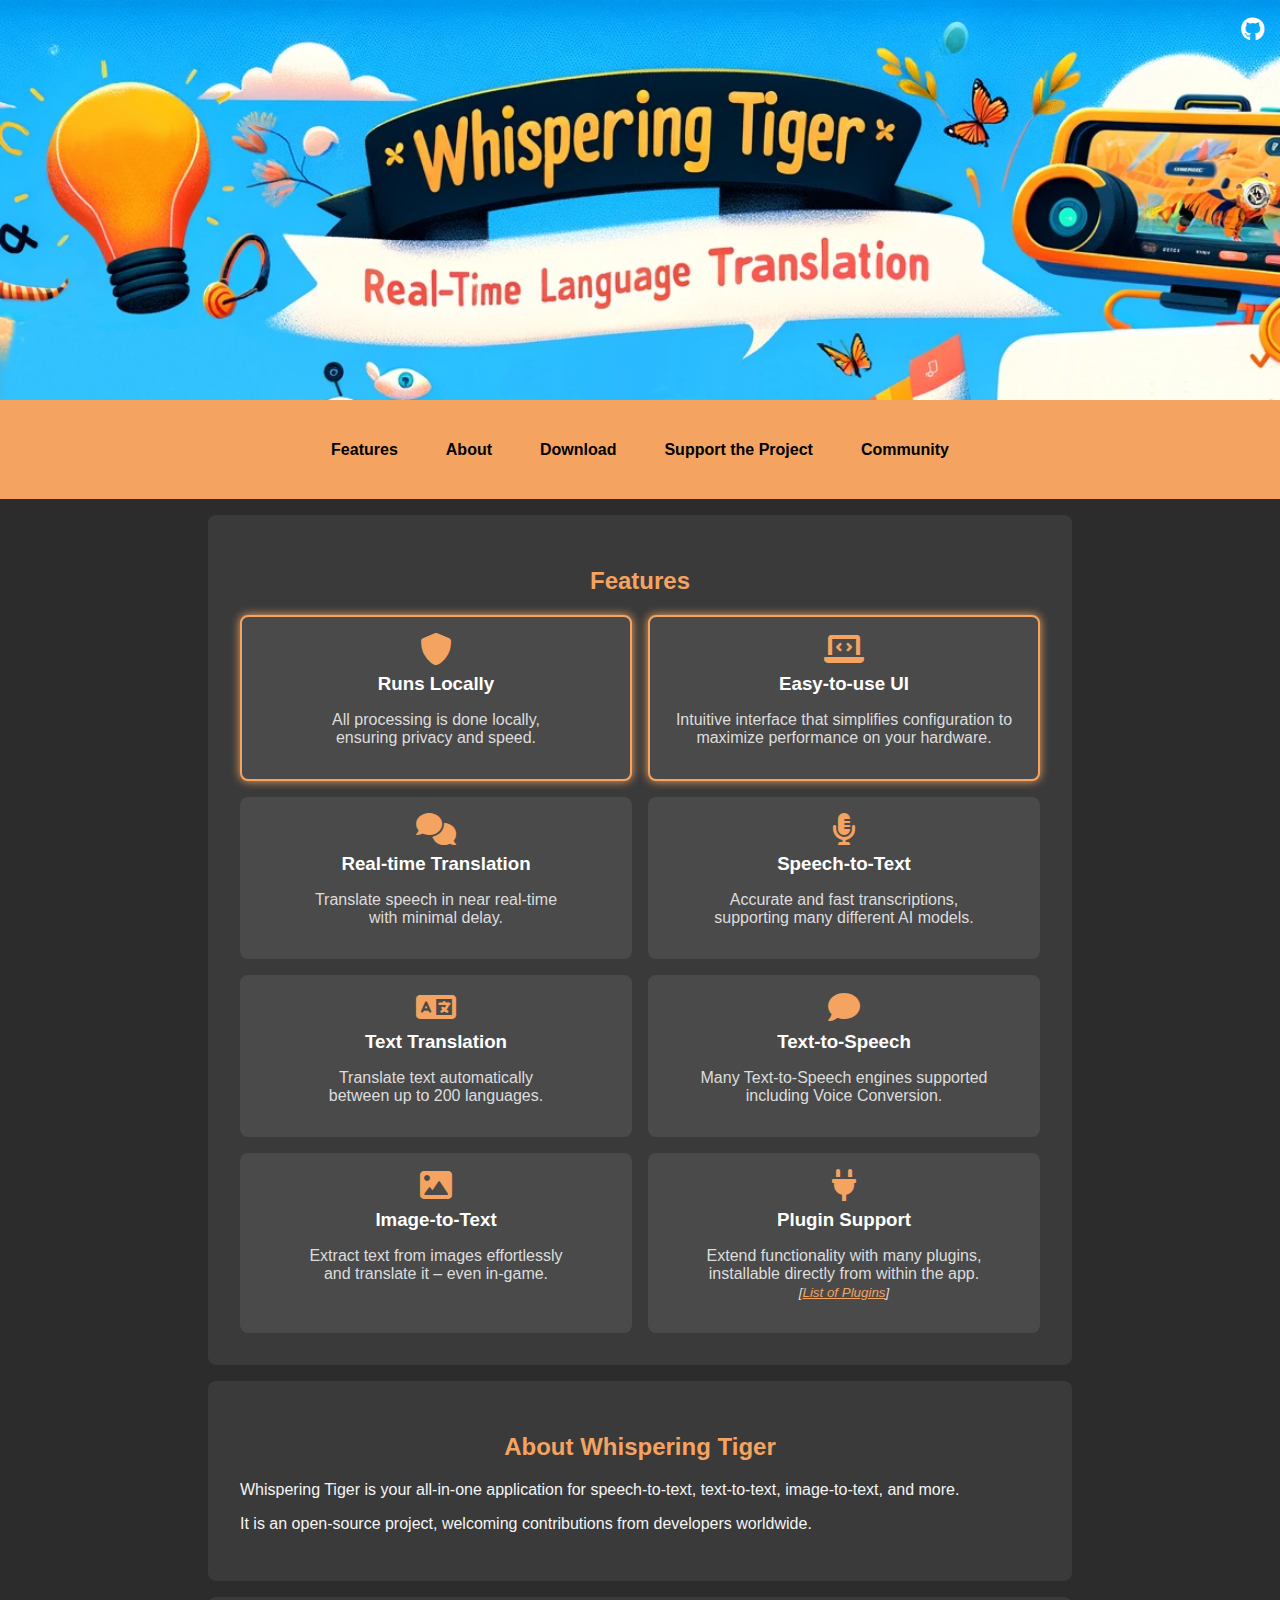
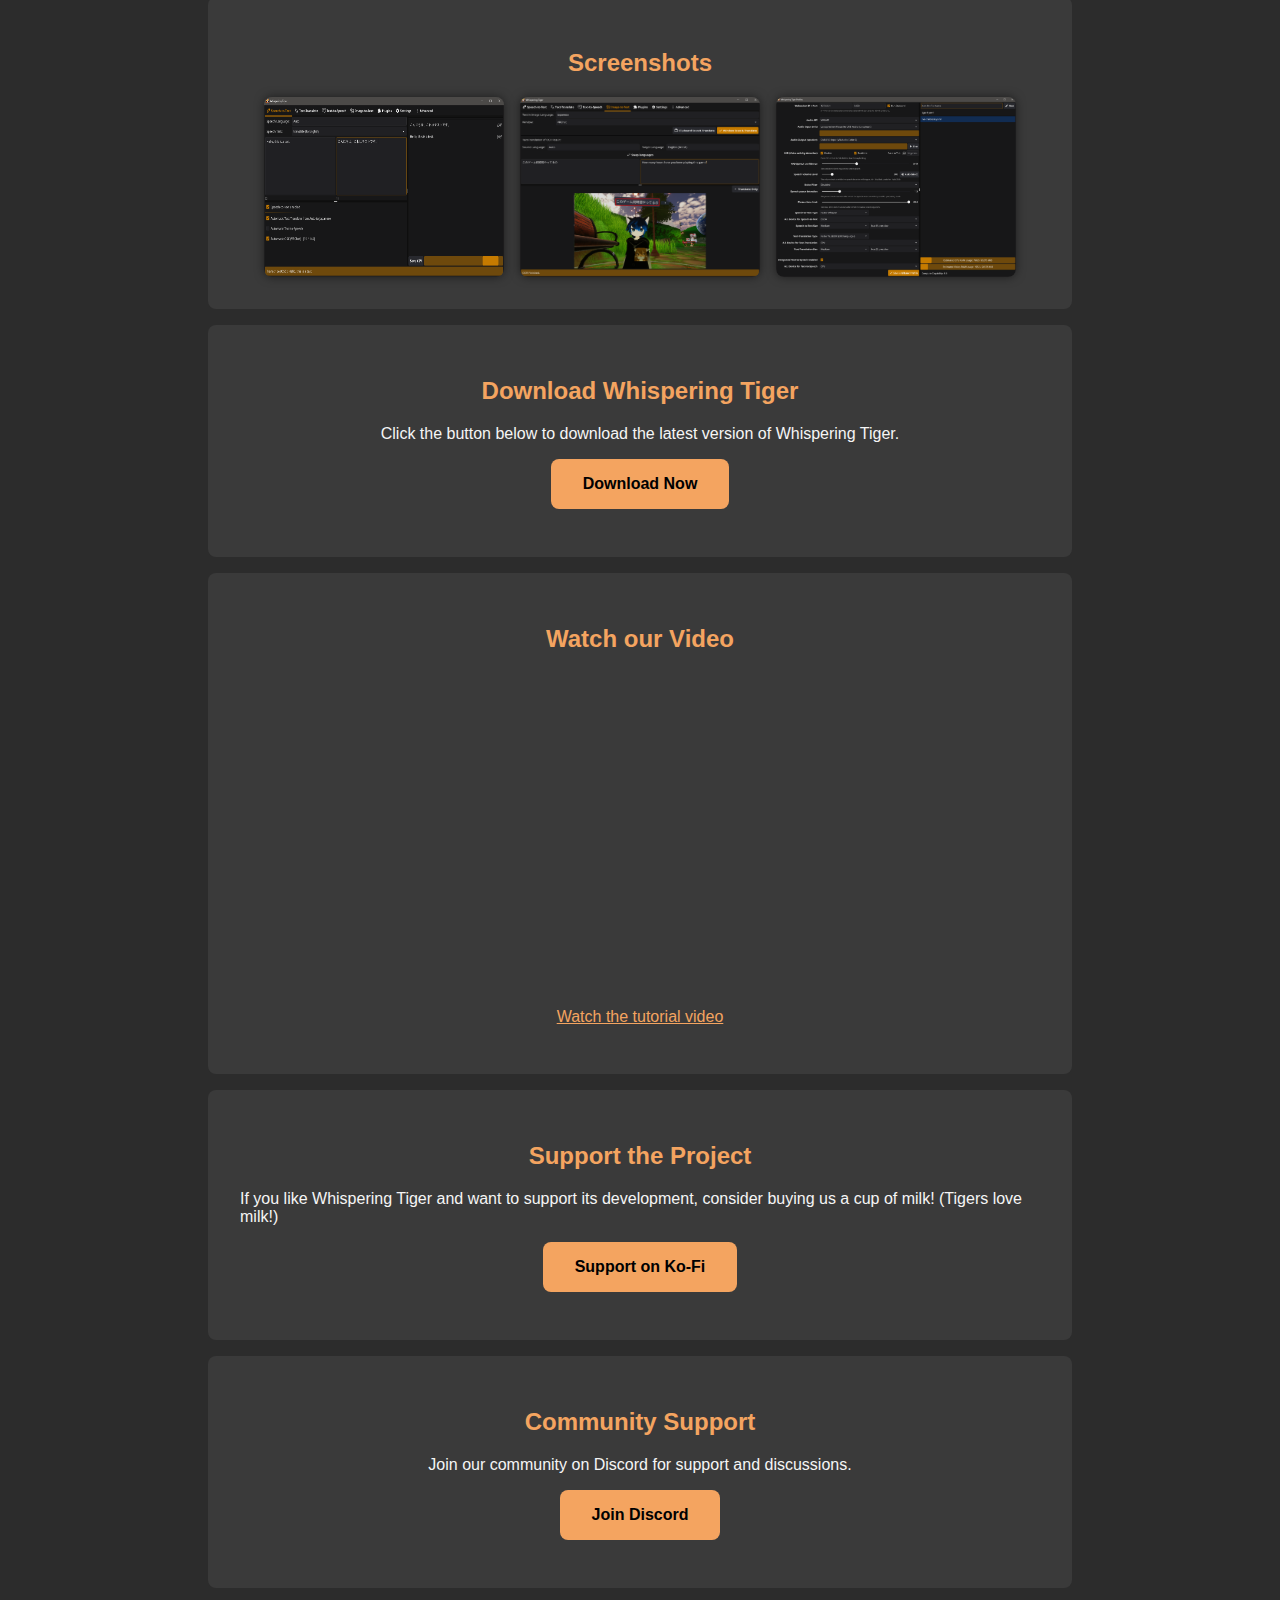
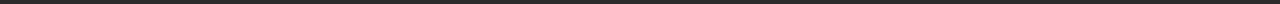
==== index.html @ 15693891 "[TASK] center short texts" ====
<!DOCTYPE html>
<html lang="en">
<head>
    <meta charset="UTF-8">
    <meta name="viewport" content="width=device-width, initial-scale=1.0">
    <title>Whispering Tiger: Real-Time Language Translation</title>
    <link rel="stylesheet" href="styles.css">
    <link rel="stylesheet" href="https://cdnjs.cloudflare.com/ajax/libs/font-awesome/6.0.0-beta3/css/all.min.css">

    <!-- Favicon -->
    <link rel="icon" type="image/png" sizes="16x16" href="favicon-16x16.png">
    <link rel="icon" type="image/png" sizes="32x32" href="favicon-32x32.png">
    <link rel="icon" type="image/png" sizes="64x64" href="favicon-64x64.png">
    <link rel="icon" type="image/x-icon" href="favicon.ico">

    <meta name="description" content="Whispering Tiger: Real-Time Language Translation that runs completely locally. Ensuring your privacy and speed without relying on cloud services." />
    
    <!-- Open Graph Meta Tags -->
    <meta property="og:title" content="Whispering Tiger">
    <meta property="og:description" content="Whispering Tiger: Real-Time Language Translation that runs completely locally. Ensuring your privacy and speed without relying on cloud services.">
    <meta property="og:image" content="https://whispering-tiger.github.io/hero-image.png">
    <meta property="og:url" content="https://whispering-tiger.github.io">
    <meta property="og:type" content="website">

    <!-- Twitter Card Meta Tags -->
    <meta name="twitter:card" content="summary_large_image">
    <meta name="twitter:title" content="Whispering Tiger">
    <meta name="twitter:description" content="Whispering Tiger: Real-Time Language Translation that runs completely locally. Ensuring your privacy and speed without relying on cloud services.">
    <meta name="twitter:image" content="https://whispering-tiger.github.io/hero-image.png">
    <meta name="twitter:url" content="https://whispering-tiger.github.io">
</head>
<body>
    <header>
        <div class="hero">
            <h1>Whispering Tiger</h1>
            <p>Your all-in-one transcription and translation solution</p>
        </div>
        <nav>
            <ul>
                <li><a href="#features">Features</a></li>
                <li><a href="#about">About</a></li>
                <li><a href="#download">Download</a></li>
                <li><a href="#support">Support the Project</a></li>
                <li><a href="#community">Community</a></li>
            </ul>
        </nav>
        <a href="https://github.com/Sharrnah/whispering-ui" target="_blank" class="github-link">
            <i class="fab fa-github"></i>
        </a>
    </header>

    <section id="features">
        <h2>Features</h2>
        <div class="feature-list">
            <div class="feature-item highlight">
                <i class="fas fa-shield-alt"></i>
                <h3>Runs Locally</h3>
                <p>All processing is done locally,<br>ensuring privacy and speed.</p>
            </div>
            <div class="feature-item highlight">
                <i class="fas fa-laptop-code"></i>
                <h3>Easy-to-use UI</h3>
                <p>Intuitive interface that simplifies configuration to maximize performance on your hardware.</p>
            </div>
            <div class="feature-item">
                <i class="fas fa-comments"></i>
                <h3>Real-time Translation</h3>
                <p>Translate speech in near real-time<br>with minimal delay.</p>
            </div>
            <div class="feature-item">
                <i class="fas fa-microphone-alt"></i>
                <h3>Speech-to-Text</h3>
                <p>Accurate and fast transcriptions,<br>supporting many different AI models.</p>
            </div>
            <div class="feature-item">
                <i class="fas fa-language"></i>
                <h3>Text Translation</h3>
                <p>Translate text automatically<br>between up to 200 languages.</p>
            </div>
            <div class="feature-item">
                <i class="fas fa-comment"></i>
                <h3>Text-to-Speech</h3>
                <p>Many Text-to-Speech engines supported<br>including Voice Conversion.</p>
            </div>
            <div class="feature-item">
                <i class="fas fa-image"></i>
                <h3>Image-to-Text</h3>
                <p>Extract text from images effortlessly<br>and translate it &ndash; even in-game.</p>
            </div>
            <div class="feature-item">
                <i class="fas fa-plug"></i>
                <h3>Plugin Support</h3>
                <p>Extend functionality with many plugins,<br>installable directly from within the app.<br><small><em>[<a href="https://github.com/Sharrnah/whispering-plugins/blob/main/README.md" target="_blank">List of Plugins</a>]</em></small></p>
            </div>
        </div>
    </section>

    <section id="about">
        <h2>About Whispering Tiger</h2>
        <p>Whispering Tiger is your all-in-one application for speech-to-text, text-to-text, image-to-text, and more.</p>
        <p>It is an open-source project, welcoming contributions from developers worldwide.</p>
    </section>

    <section id="screenshots">
        <h2>Screenshots</h2>
        <div class="gallery">
            <img src="speech2text.png" data-full="speech2text.png" alt="Speech-to-Text Tab" class="gallery-item">
            <img src="ocr.png" data-full="ocr.png" alt="Optical Character Recognition" class="gallery-item">
            <img src="profile-selection.png" data-full="profile-selection.png" alt="Settings Profiles" class="gallery-item">
        </div>
    </section>

    <section id="download">
        <h2>Download Whispering Tiger</h2>
        <p class="center">Click the button below to download the latest version of Whispering Tiger.</p>
        <p class="center"><a href="https://github.com/Sharrnah/whispering-ui/releases/download/v1.3.3.1/whispering-tiger-ui-1.3.3.1.zip" target="_blank" class="download-link">Download Now</a></p>
    </section>

    <section id="video">
        <h2>Watch our Video</h2>
        <div class="video-container">
            <iframe width="560" height="315" src="https://www.youtube.com/embed/HSGqQuGDFmU" frameborder="0" allowfullscreen></iframe>
            <p class="tutorial-link"><a href="https://www.youtube.com/watch?v=VNh6lFdQC70" target="_blank">Watch the tutorial video</a></p>
        </div>
    </section>

    <section id="support">
        <h2>Support the Project</h2>
        <p>If you like Whispering Tiger and want to support its development, consider buying us a cup of milk! (Tigers love milk!)</p>
        <p class="center"><a href="https://ko-fi.com/sharrnah" target="_blank" class="kofi-link">Support on Ko-Fi</a></p>
    </section>

    <section id="community">
        <h2>Community Support</h2>
        <p class="center">Join our community on Discord for support and discussions.</p>
        <p class="center"><a href="https://discord.gg/V7X6xa2B2v" target="_blank" class="discord-link">Join Discord</a></p>
    </section>

    <div id="modal" class="modal">
        <span class="close">&times;</span>
        <img class="modal-content" id="modal-img">
        <div id="caption"></div>
    </div>

    <script src="scripts.js"></script>
</body>
</html>
---- styles.css ----
body {
    font-family: 'Arial', sans-serif;
    margin: 0;
    padding: 0;
    background-color: #2c2c2c;
    color: #f5f5f5;
}

body a {
    color: #f4a460;
    text-decoration: underline;
    transition: color 0.2s, color 0.2s;
}

body a:hover {
    color: #f4a5609f;
}

header {
    position: relative;
    text-align: center;
}

.hero {
    position: relative;
    background-image: url('hero-image.png'); /* Use the path to your hero image */
    background-size: cover;
    background-position: center;
    height: 400px;
    display: flex;
    justify-content: center;
    align-items: center;
    text-align: center;
    color: white;
}
/*
.hero {
    background-image: url('hero-image.png');
    background-size: cover;
    background-position: center;
    padding: 4rem 1rem;
    color: #fff;
    text-shadow: 2px 2px 4px rgba(0, 0, 0, 0.5);
    min-height: 100px;
}
*/
.hero * {
    opacity: 0;
    -webkit-user-select: none; /* Safari */
    -ms-user-select: none; /* IE 10 and IE 11 */
    user-select: none; /* Standard syntax */
}

/*
.hero h1 {
    margin: 0;
    font-size: 3rem;
}

.hero p {
    margin: 1rem 0 0;
    font-size: 1.2rem;
}*/

nav {
    background-color: #f4a460;
    padding: 0.1rem;
}

nav ul {
    list-style: none;
    padding: 0;
    display: flex;
    justify-content: center;
    flex-wrap: wrap;
}

nav ul li {
    margin: 0.5rem 1rem;
}

nav ul li a {
    color: #000;
    text-decoration: none;
    font-weight: bold;
    padding: 0.5rem 0.5rem;
    display: block;
    line-height: 2;
    transition: background-color 0.3s, color 0.3s;
}

nav ul li a:hover {
    background-color: #8b5922;
    color: #fff;
}

.github-link {
    position: absolute;
    top: 1rem;
    right: 1rem;
    color: #fff;
    font-size: 1.5rem;
}

section {
    padding: 2rem;
    margin: 1rem auto;
    max-width: 800px;
    background-color: #3a3a3a;
    border-radius: 8px;
}

section h2 {
    color: #f4a460;
    text-align: center;
}

.feature-list {
    display: flex;
    flex-wrap: wrap;
    justify-content: space-around;
    gap: 1rem;
}

.feature-item {
    flex: 1 1 calc(45% - 2rem);
    background-color: #4a4a4a;
    padding: 1rem;
    border-radius: 8px;
    text-align: center;
}

.feature-item i {
    font-size: 2rem;
    color: #f4a460;
}

.feature-item h3 {
    margin: 0.5rem 0;
    color: #fff;
}

.feature-item p {
    color: #ddd;
}

.feature-item.highlight {
    border: 2px solid #f4a460;
    box-shadow: 0 0 10px #f4a460;
}

.gallery {
    display: flex;
    flex-wrap: wrap;
    gap: 1rem;
    justify-content: center;
}

.gallery-item {
    width: 30%;
    border-radius: 8px;
    box-shadow: 0 0 10px rgba(0, 0, 0, 0.5);
    cursor: pointer;
    transition: transform 0.2s;
}

.gallery-item:hover {
    transform: scale(1.05);
}

.video-container {
    text-align: center;
}

.video-container iframe {
    max-width: 100%;
}

.tutorial-link {
    margin-top: 1rem;
    text-align: center;
}

.download-link, .kofi-link, .discord-link {
    display: inline-block;
    padding: 1rem 2rem;
    background-color: #f4a460;
    color: #000;
    text-decoration: none;
    font-weight: bold;
    border-radius: 8px;
    transition: background-color 0.3s, color 0.3s;
}

.download-link:hover, .kofi-link:hover, .discord-link:hover {
    background-color: #e69540;
    color: #fff;
}

footer {
    background-color: #1a1a1a;
    text-align: center;
    padding: 1rem;
    position: relative;
    bottom: 0;
}

footer p {
    margin: 0;
}

/* Modal Styles */
.modal {
    display: none;
    position: fixed;
    z-index: 1;
    padding-top: 60px;
    left: 0;
    top: 0;
    width: 100%;
    height: 100%;
    overflow: auto;
    background-color: rgb(0,0,0);
    background-color: rgba(0,0,0,0.9);
}

.modal-content {
    margin: auto;
    display: block;
    width: 80%;
    max-width: 1024px;
}

#caption {
    margin: auto;
    display: block;
    width: 80%;
    max-width: 700px;
    text-align: center;
    color: #ccc;
    padding: 10px 0;
    height: 150px;
}

.modal-content, #caption {    
    -webkit-animation-name: zoom;
    -webkit-animation-duration: 0.6s;
    animation-name: zoom;
    animation-duration: 0.6s;
}

@-webkit-keyframes zoom {
    from {-webkit-transform:scale(0)} 
    to {-webkit-transform:scale(1)}
}

@keyframes zoom {
    from {transform:scale(0)} 
    to {transform:scale(1)}
}

.close {
    position: absolute;
    top: 15px;
    right: 35px;
    color: #f1f1f1;
    font-size: 40px;
    font-weight: bold;
    transition: 0.3s;
}

.close:hover,
.close:focus {
    color: #bbb;
    text-decoration: none;
    cursor: pointer;
}

.center {
    text-align: center;
}

/* Responsive Styles */
@media (max-width: 768px) {
    .feature-item {
        flex: 1 1 100%;
    }

    .gallery-item {
        width: 100%;
    }

    .hero {
        height: 300px;
    }

/*
    .hero h1 {
        font-size: 2rem;
    }

    .hero p {
        font-size: 1rem;
    }
*/
    .github-link {
        font-size: 1rem;
        top: 0.5rem;
        right: 0.5rem;
    }

    nav ul {
        flex-direction: column;
    }

    nav ul li {
        margin: 0.5rem 0;
    }

    .video-container iframe {
        width: 100%;
        height: auto;
    }

    footer {
        padding: 1rem 0.5rem;
    }
}
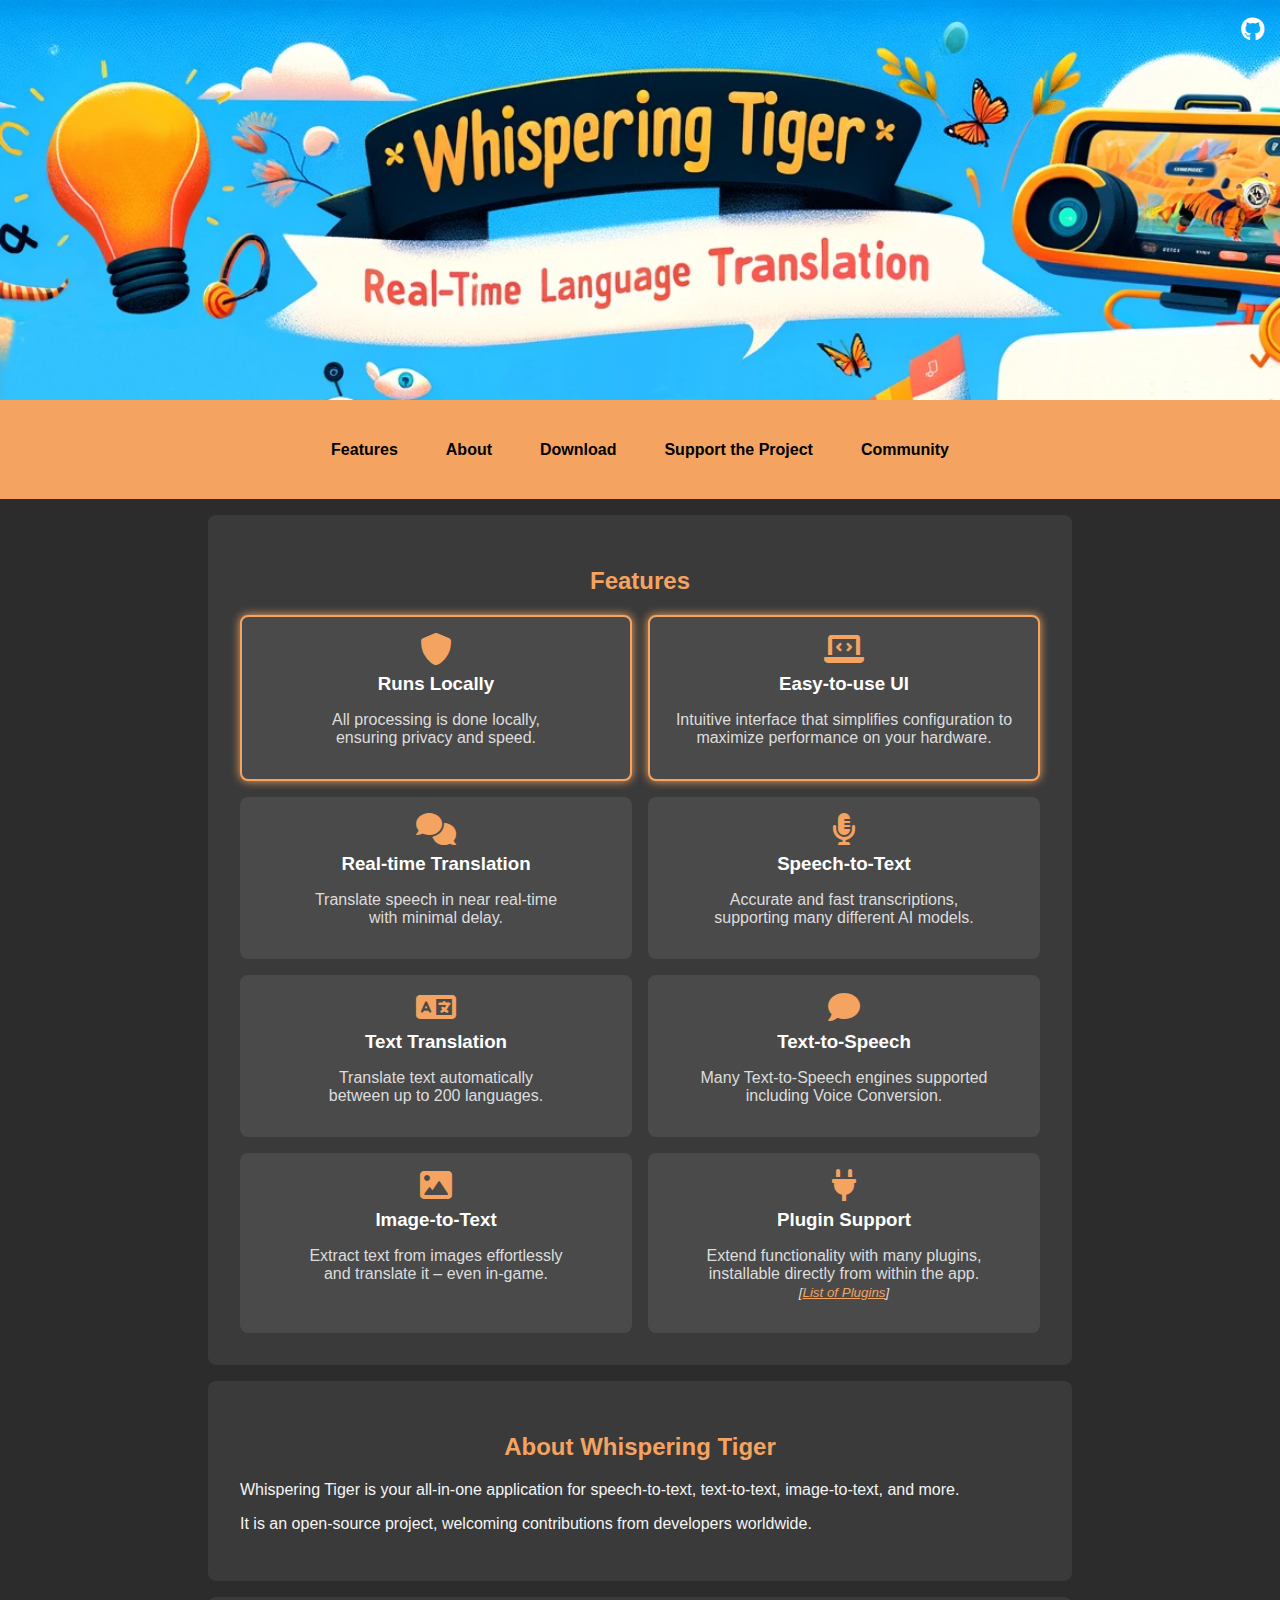
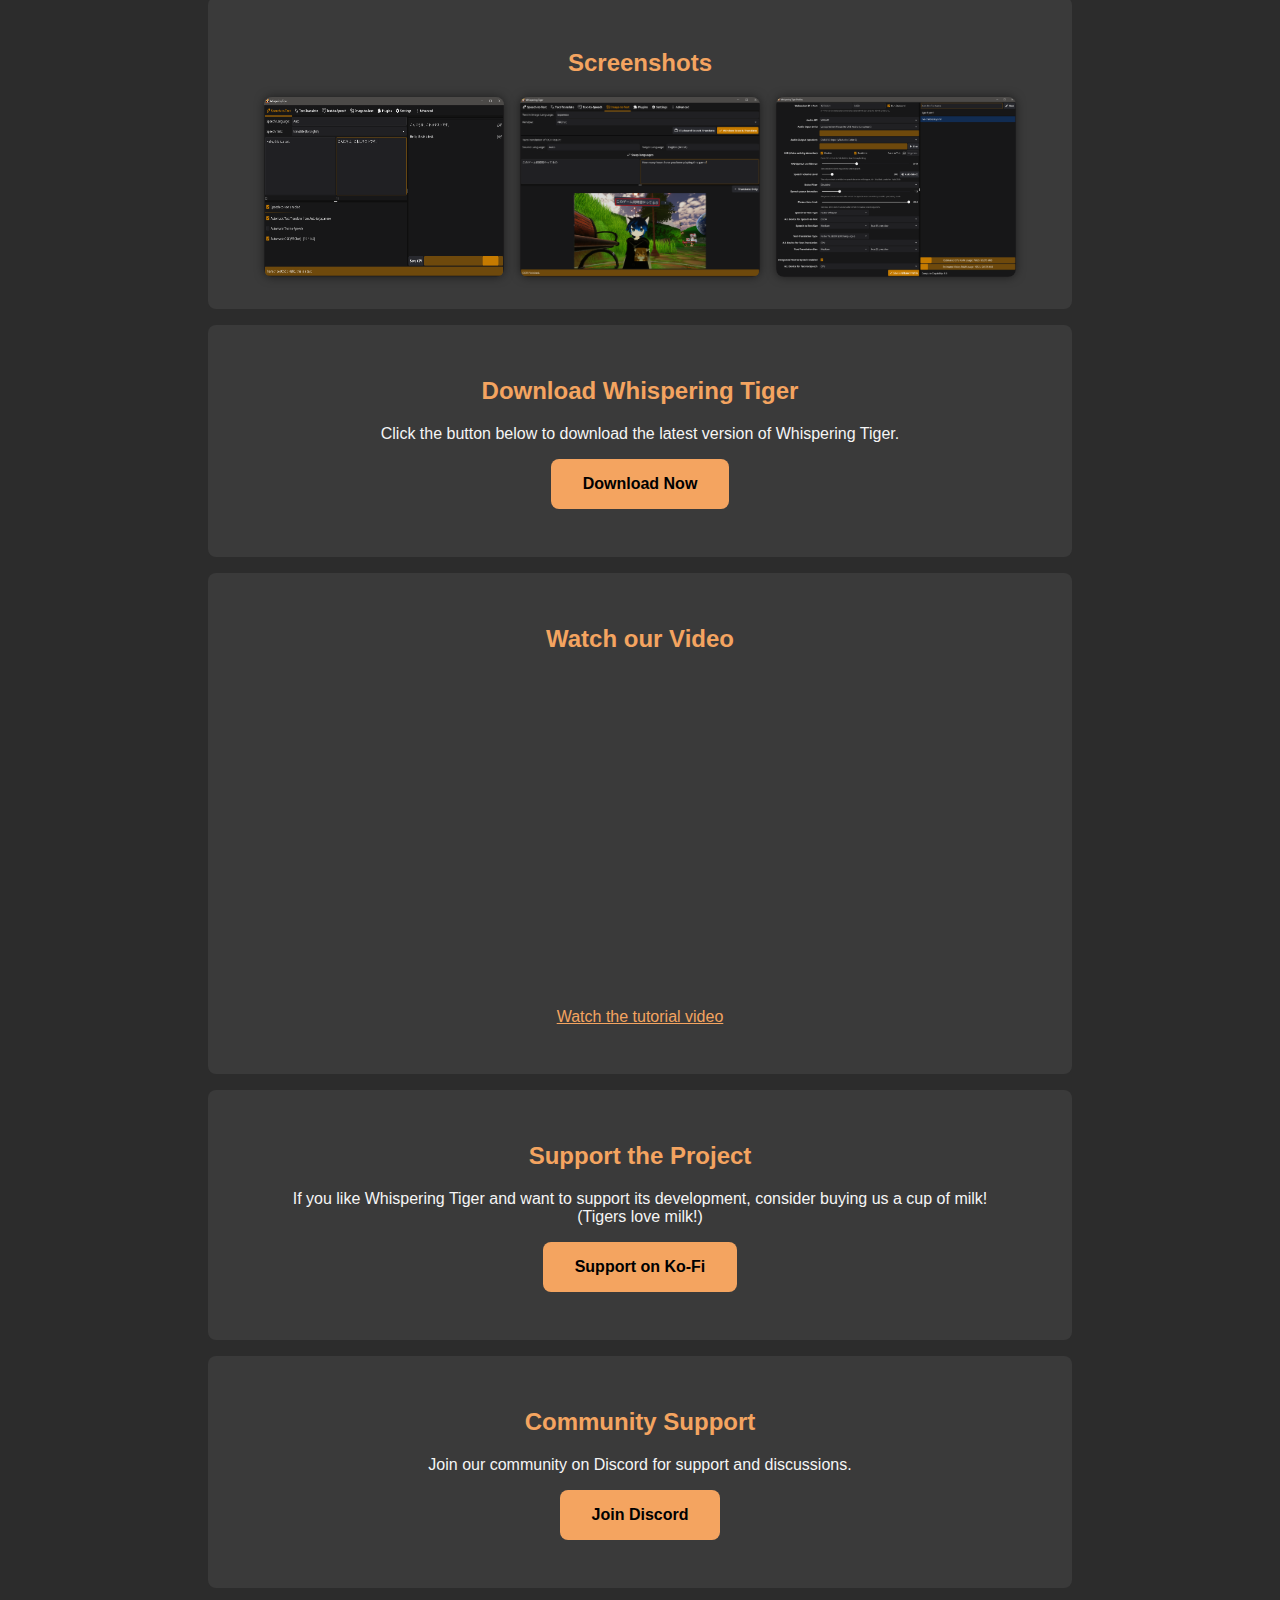
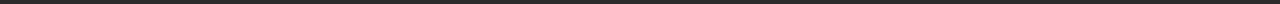
==== commit c5ea72c1: "[TASK] center more texts" ====
--- a/index.html
+++ b/index.html
@@ -126,7 +126,8 @@
 
     <section id="support">
         <h2>Support the Project</h2>
-        <p>If you like Whispering Tiger and want to support its development, consider buying us a cup of milk! (Tigers love milk!)</p>
+        <p class="center">If you like Whispering Tiger and want to support its development, consider buying us a cup of milk!<br>
+            (Tigers love milk!)</p>
         <p class="center"><a href="https://ko-fi.com/sharrnah" target="_blank" class="kofi-link">Support on Ko-Fi</a></p>
     </section>
 
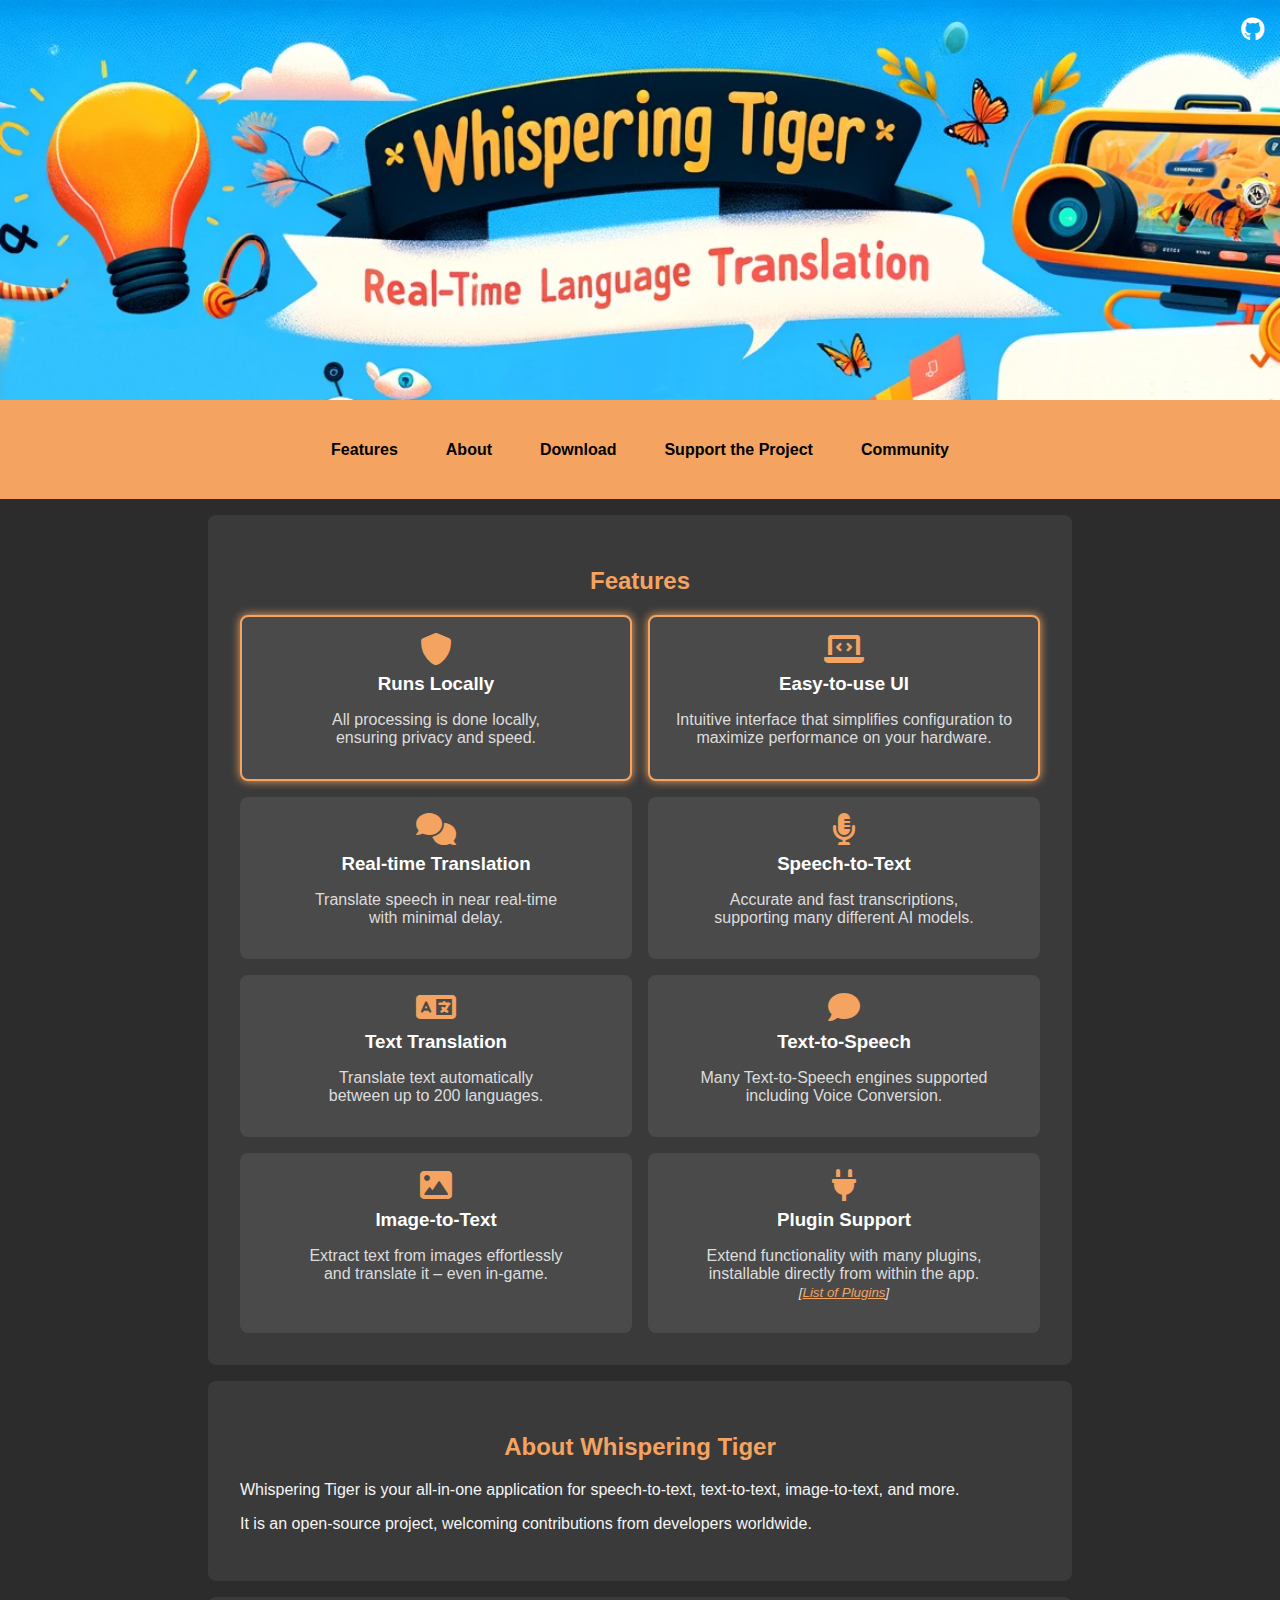
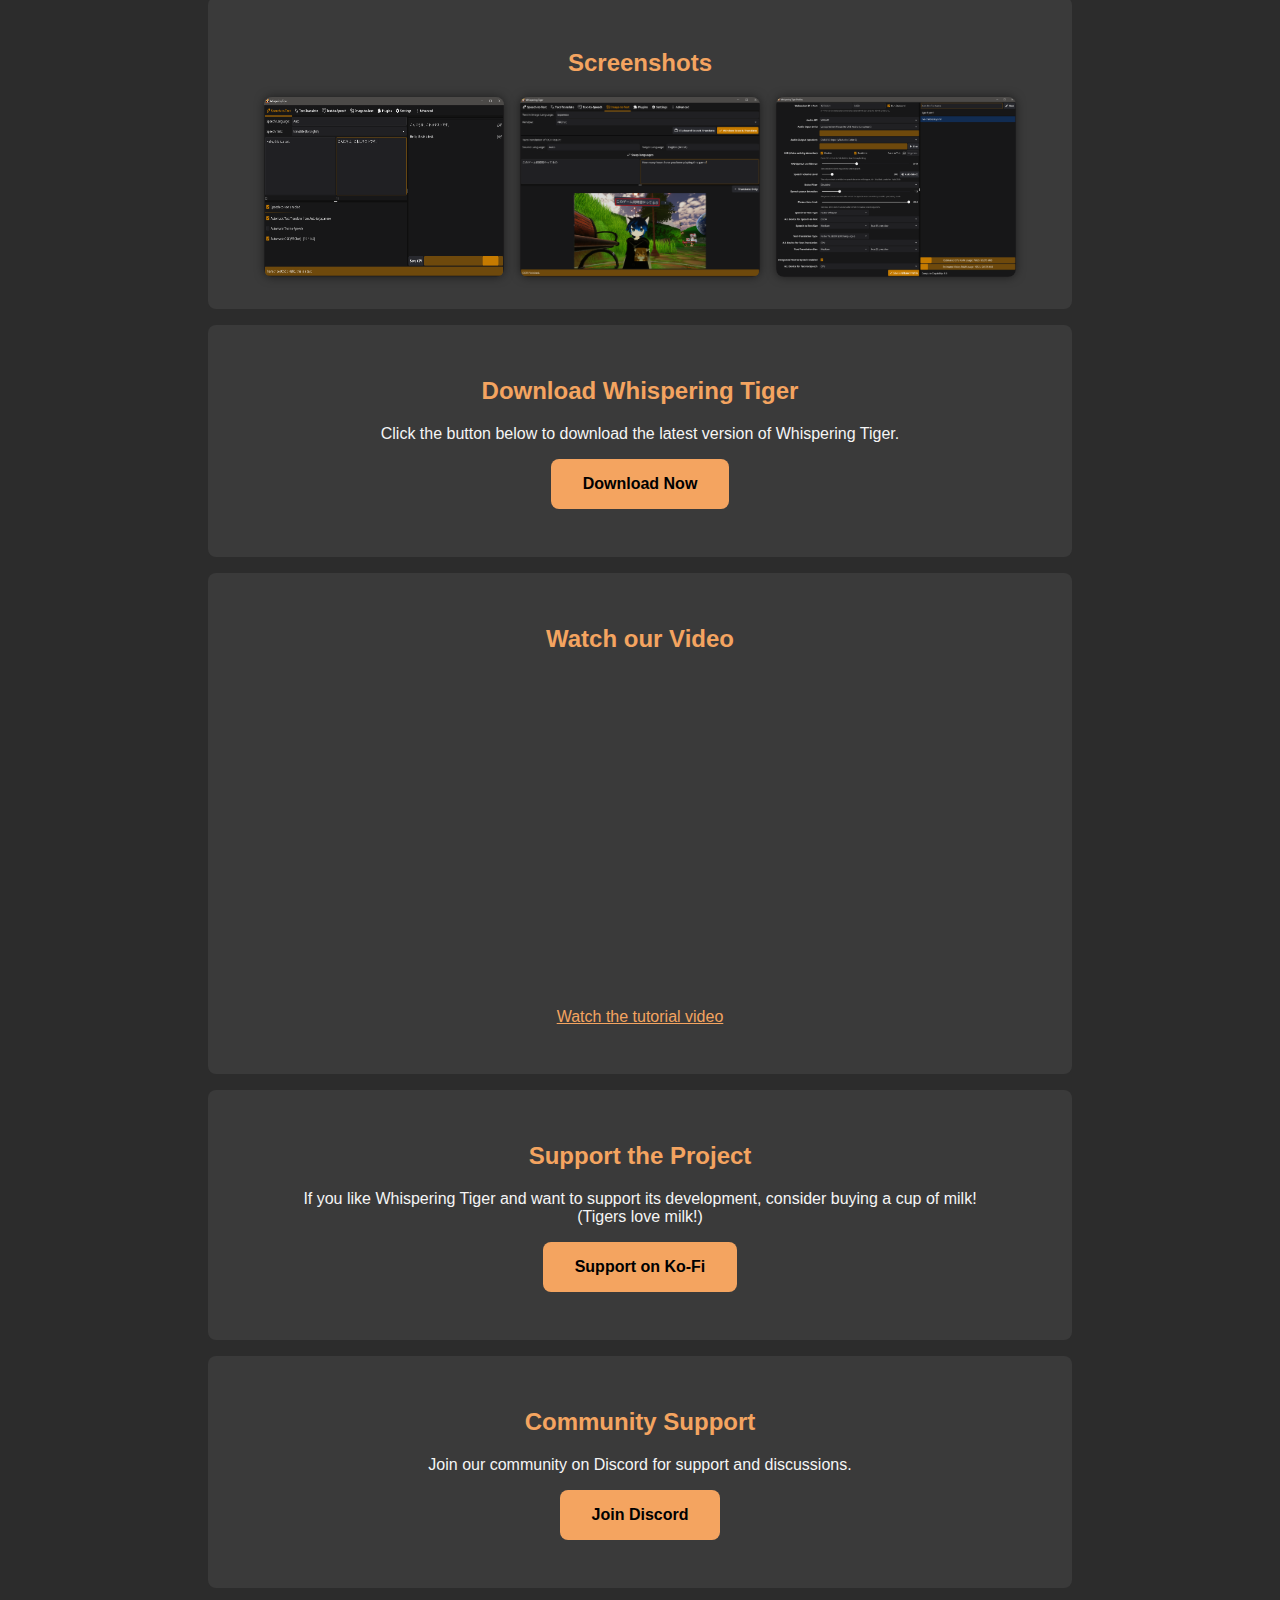
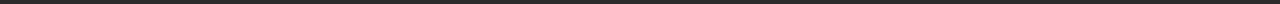
==== commit 652b2396: "[TASK] Fix text" ====
--- a/index.html
+++ b/index.html
@@ -126,7 +126,7 @@
 
     <section id="support">
         <h2>Support the Project</h2>
-        <p class="center">If you like Whispering Tiger and want to support its development, consider buying us a cup of milk!<br>
+        <p class="center">If you like Whispering Tiger and want to support its development, consider buying a cup of milk!<br>
             (Tigers love milk!)</p>
         <p class="center"><a href="https://ko-fi.com/sharrnah" target="_blank" class="kofi-link">Support on Ko-Fi</a></p>
     </section>
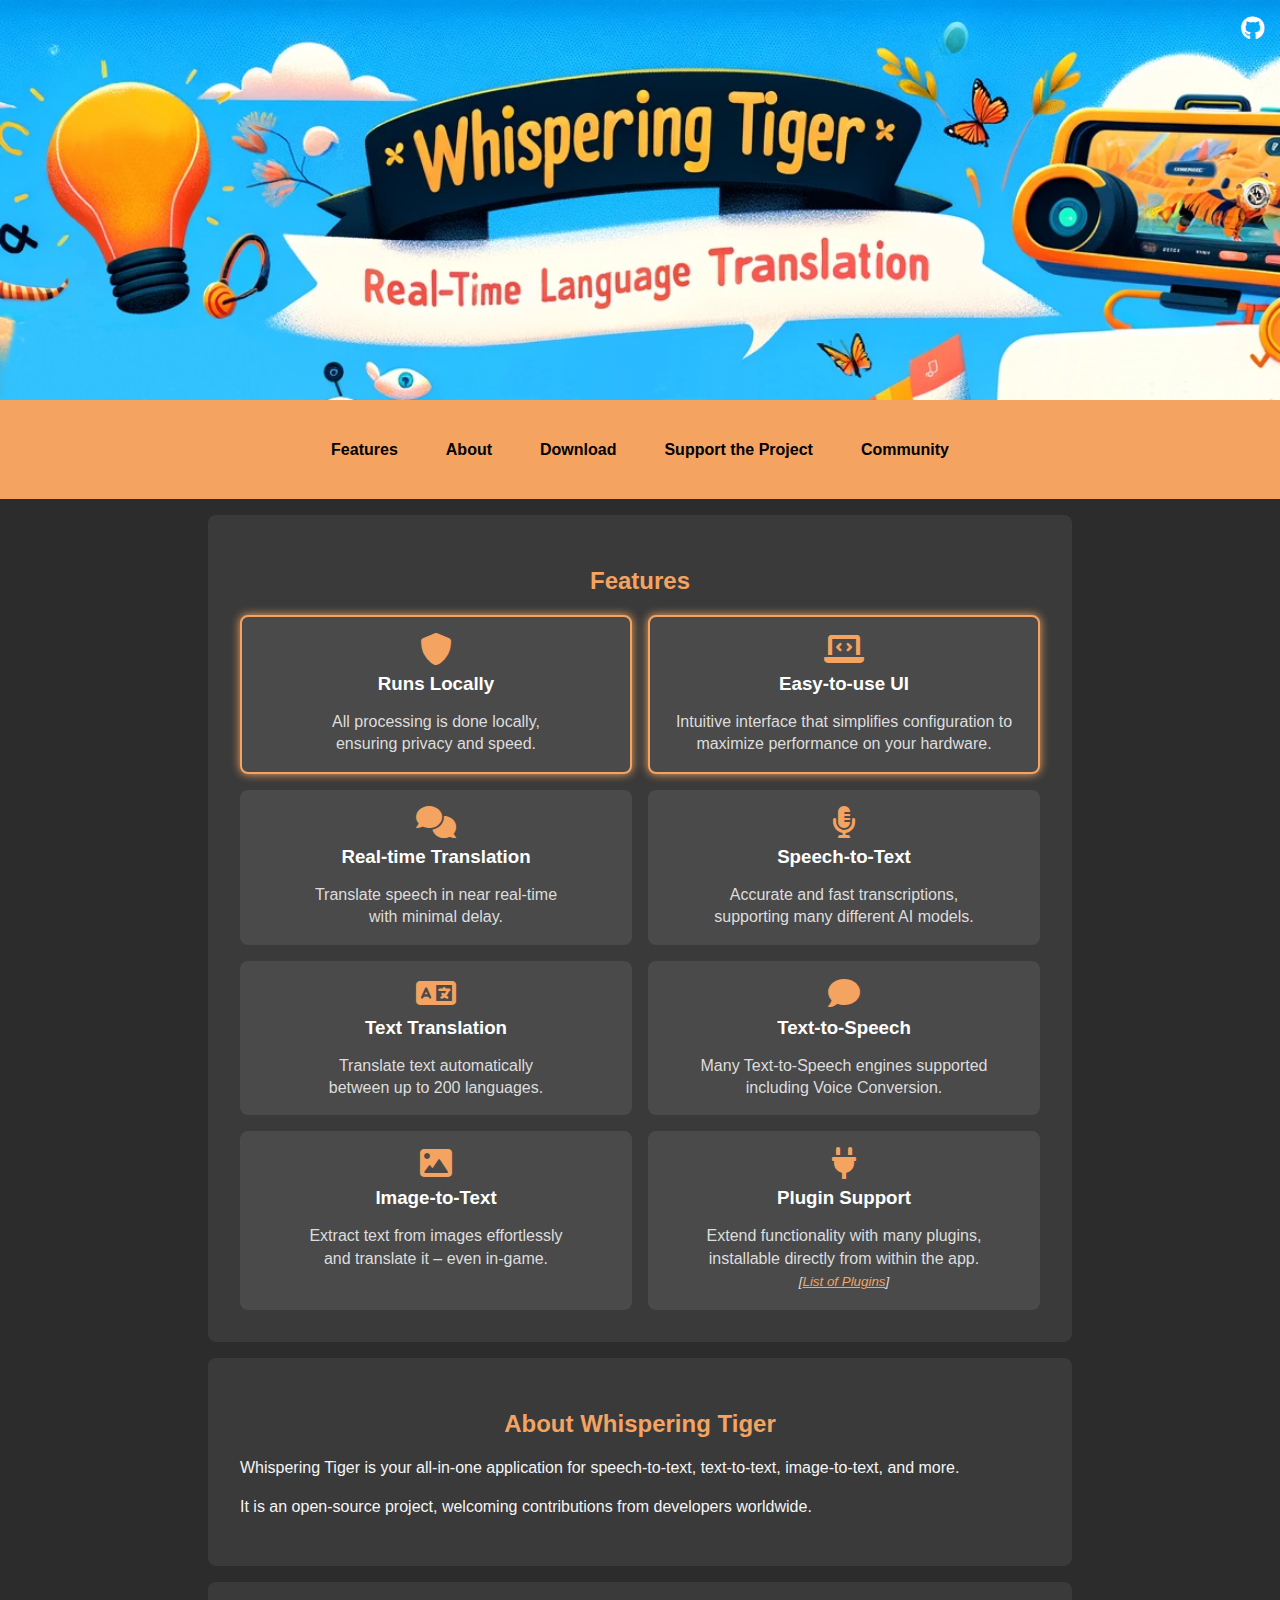
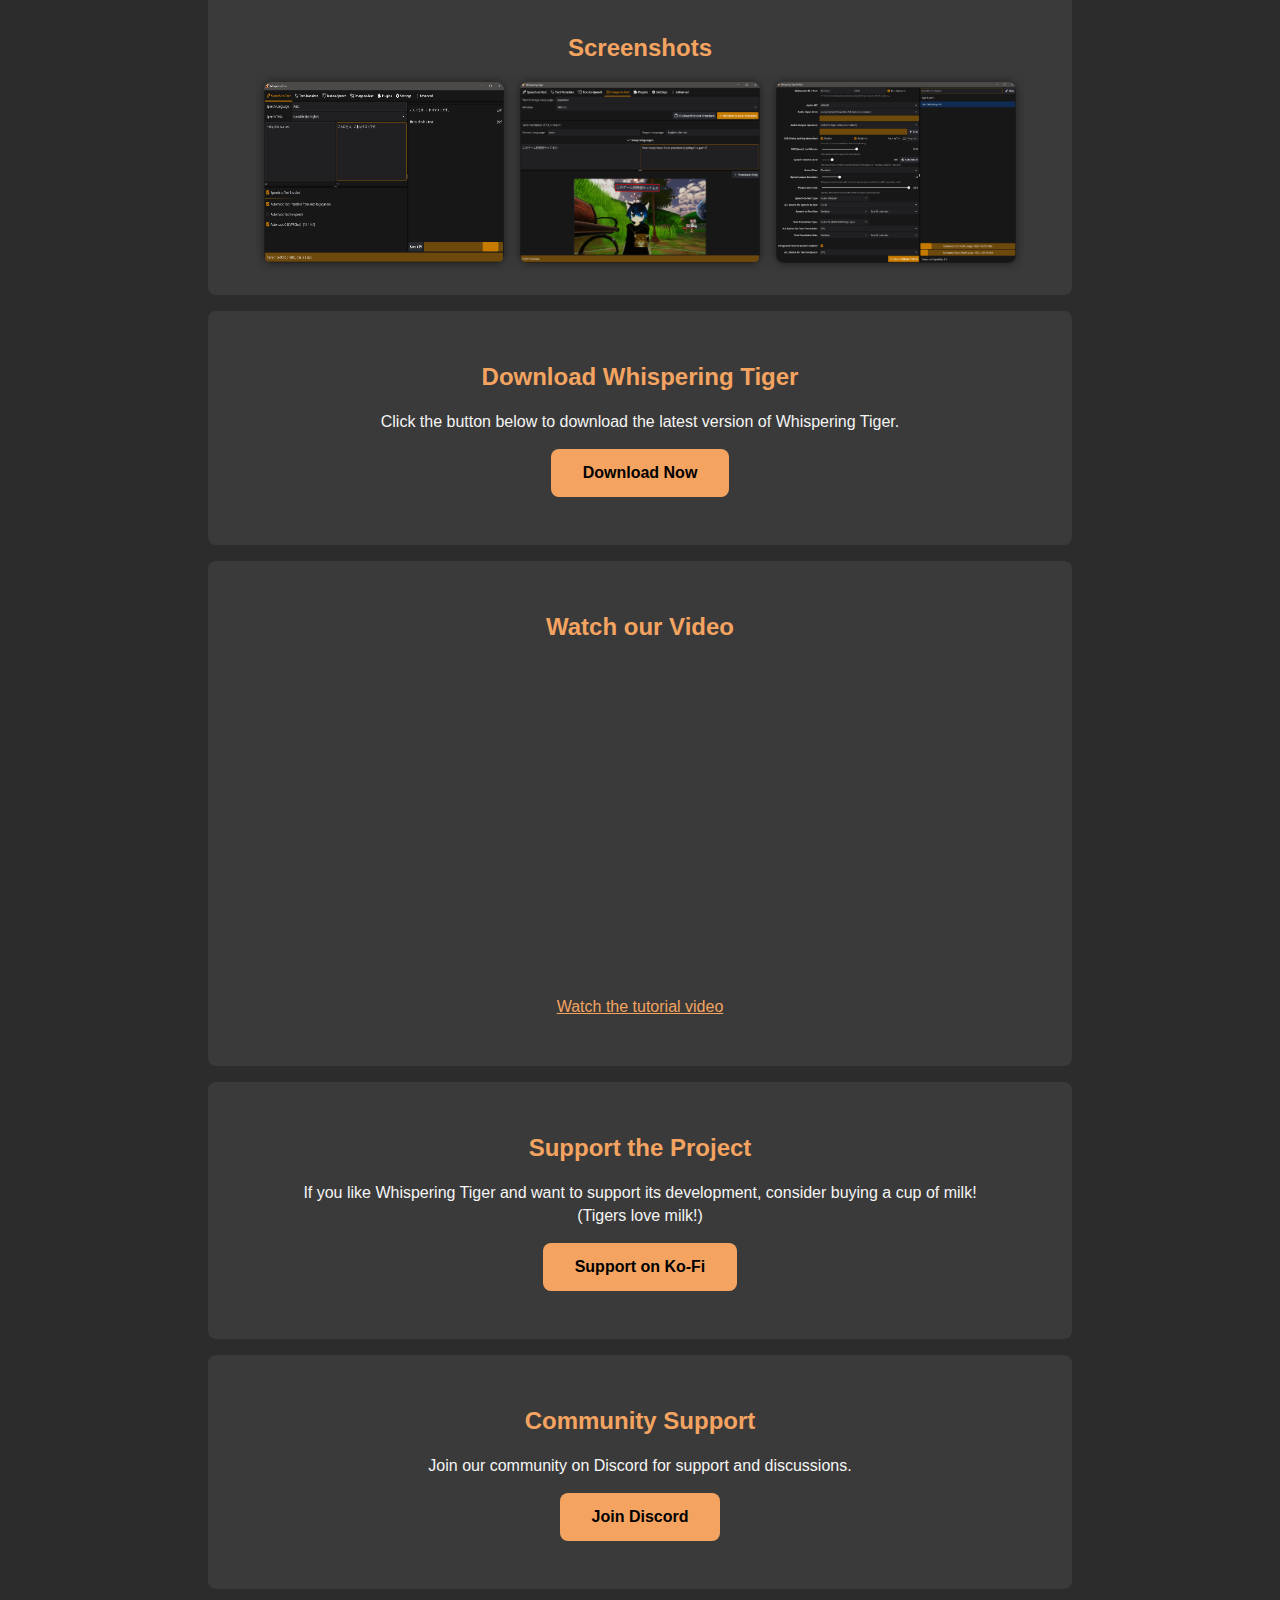
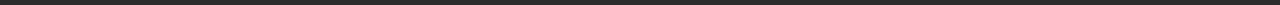
==== commit 0d13a40b: "update link" ====
--- a/index.html
+++ b/index.html
@@ -113,7 +113,7 @@
     <section id="download">
         <h2>Download Whispering Tiger</h2>
         <p class="center">Click the button below to download the latest version of Whispering Tiger.</p>
-        <p class="center"><a href="https://github.com/Sharrnah/whispering-ui/releases/download/v1.3.3.1/whispering-tiger-ui-1.3.3.1.zip" target="_blank" class="download-link">Download Now</a></p>
+        <p class="center"><a href="https://github.com/Sharrnah/whispering-ui/releases/download/v1.3.4.1/whispering-tiger-ui-1.3.4.1.zip" target="_blank" class="download-link">Download Now</a></p>
     </section>
 
     <section id="video">
--- a/styles.css
+++ b/styles.css
@@ -6,10 +6,15 @@
     color: #f5f5f5;
 }
 
+body p {
+    line-height: 1.4rem;
+}
+
 body a {
     color: #f4a460;
     text-decoration: underline;
     transition: color 0.2s, color 0.2s;
+    line-height: 1rem;
 }
 
 body a:hover {
@@ -142,6 +147,9 @@
 
 .feature-item p {
     color: #ddd;
+}
+.feature-item p:last-child {
+    margin-block-end: 0;
 }
 
 .feature-item.highlight {
